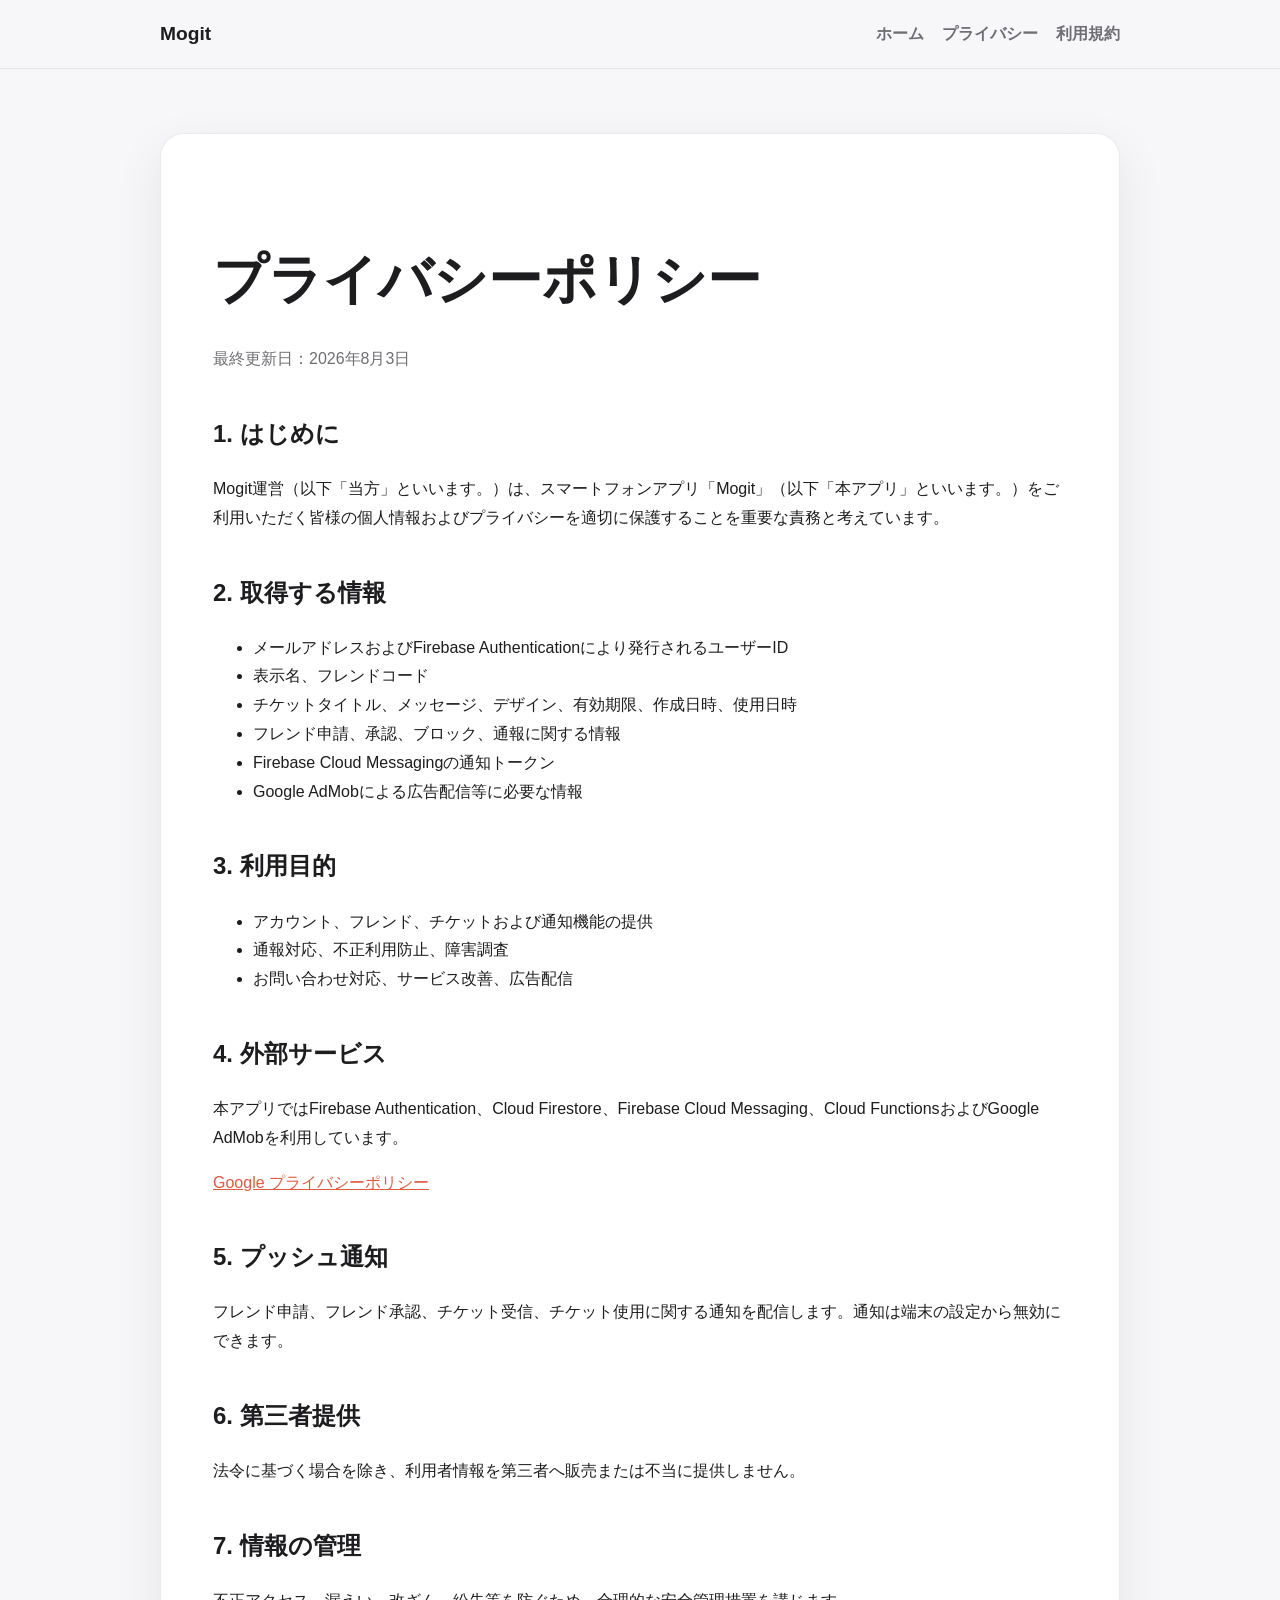
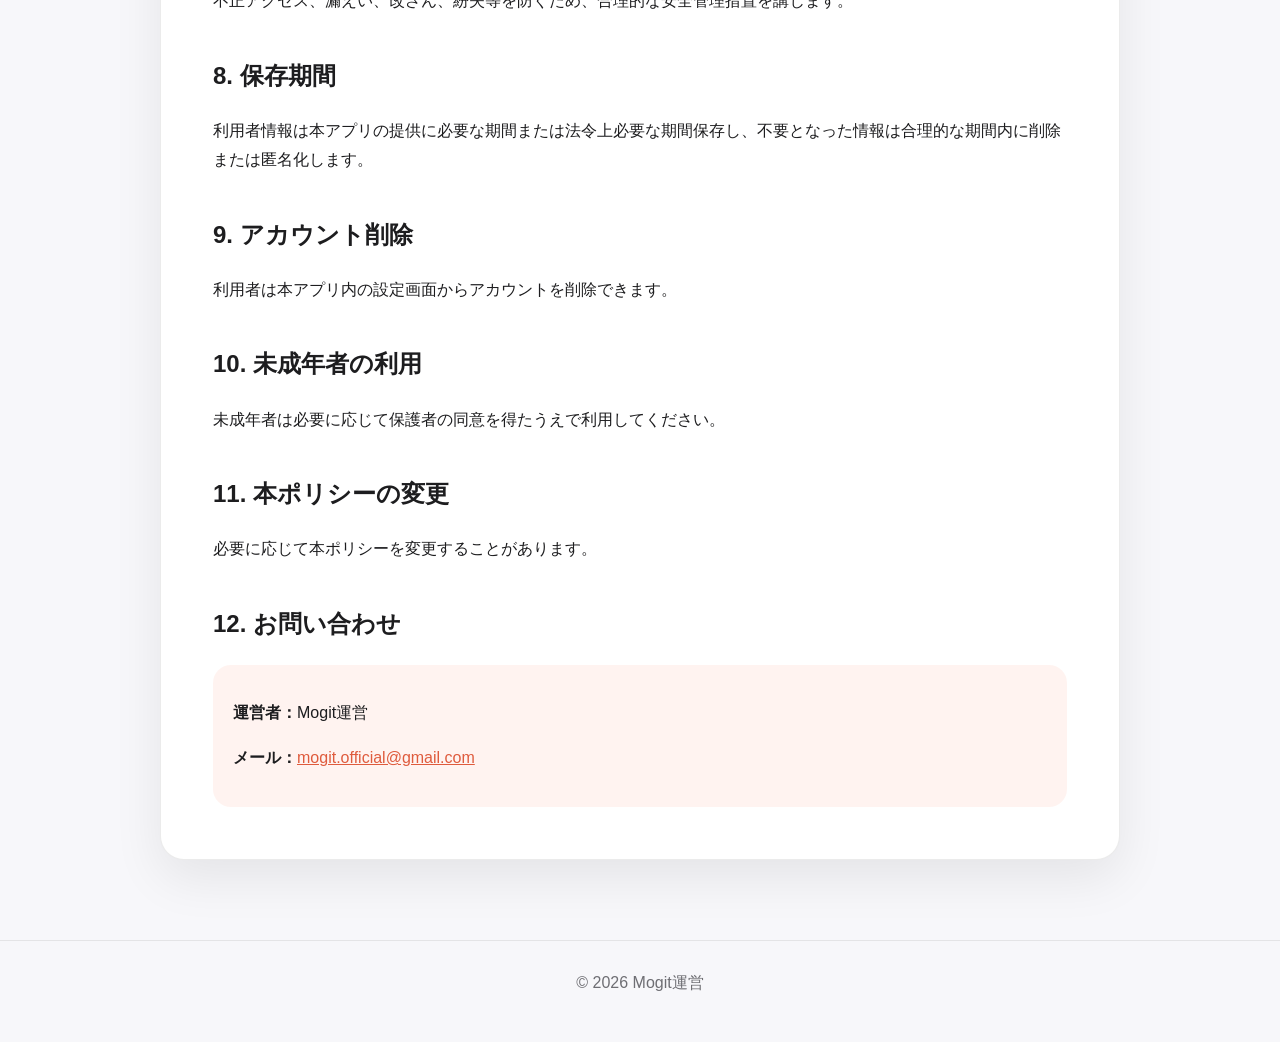
==== privacy.html @ 305c6eb9 "Add files via upload" ====
<!doctype html><html lang="ja"><head><meta charset="utf-8"><meta name="viewport" content="width=device-width,initial-scale=1"><title>プライバシーポリシー | Mogit</title><link rel="stylesheet" href="style.css"></head><body><header class="site-header"><div class="header-inner"><a class="brand" href="index.html">Mogit</a><nav><a href="index.html">ホーム</a><a href="privacy.html">プライバシー</a><a href="terms.html">利用規約</a></nav></div></header><main><article class="document"><h1>プライバシーポリシー</h1><p class="updated">最終更新日：2026年8月3日</p><h2>1. はじめに</h2><p>Mogit運営（以下「当方」といいます。）は、スマートフォンアプリ「Mogit」（以下「本アプリ」といいます。）をご利用いただく皆様の個人情報およびプライバシーを適切に保護することを重要な責務と考えています。</p><h2>2. 取得する情報</h2><ul><li>メールアドレスおよびFirebase Authenticationにより発行されるユーザーID</li><li>表示名、フレンドコード</li><li>チケットタイトル、メッセージ、デザイン、有効期限、作成日時、使用日時</li><li>フレンド申請、承認、ブロック、通報に関する情報</li><li>Firebase Cloud Messagingの通知トークン</li><li>Google AdMobによる広告配信等に必要な情報</li></ul><h2>3. 利用目的</h2><ul><li>アカウント、フレンド、チケットおよび通知機能の提供</li><li>通報対応、不正利用防止、障害調査</li><li>お問い合わせ対応、サービス改善、広告配信</li></ul><h2>4. 外部サービス</h2><p>本アプリではFirebase Authentication、Cloud Firestore、Firebase Cloud Messaging、Cloud FunctionsおよびGoogle AdMobを利用しています。</p><p><a href="https://policies.google.com/privacy">Google プライバシーポリシー</a></p><h2>5. プッシュ通知</h2><p>フレンド申請、フレンド承認、チケット受信、チケット使用に関する通知を配信します。通知は端末の設定から無効にできます。</p><h2>6. 第三者提供</h2><p>法令に基づく場合を除き、利用者情報を第三者へ販売または不当に提供しません。</p><h2>7. 情報の管理</h2><p>不正アクセス、漏えい、改ざん、紛失等を防ぐため、合理的な安全管理措置を講じます。</p><h2>8. 保存期間</h2><p>利用者情報は本アプリの提供に必要な期間または法令上必要な期間保存し、不要となった情報は合理的な期間内に削除または匿名化します。</p><h2>9. アカウント削除</h2><p>利用者は本アプリ内の設定画面からアカウントを削除できます。</p><h2>10. 未成年者の利用</h2><p>未成年者は必要に応じて保護者の同意を得たうえで利用してください。</p><h2>11. 本ポリシーの変更</h2><p>必要に応じて本ポリシーを変更することがあります。</p><h2>12. お問い合わせ</h2><div class="notice"><p><strong>運営者：</strong>Mogit運営</p><p><strong>メール：</strong><a href="mailto:mogit.official@gmail.com">mogit.official@gmail.com</a></p></div></article></main><footer class="site-footer"><div class="footer-inner">© 2026 Mogit運営</div></footer></body></html>
---- style.css ----
body{margin:0;font-family:-apple-system,BlinkMacSystemFont,"Helvetica Neue","Hiragino Kaku Gothic ProN","Yu Gothic",sans-serif;color:#1d1d1f;background:#f7f7fa;line-height:1.8}a{color:#df5b3d}.site-header{position:sticky;top:0;background:rgba(247,247,250,.9);border-bottom:1px solid rgba(0,0,0,.08)}.header-inner,main,.footer-inner{width:min(960px,calc(100% - 32px));margin:auto}.header-inner{min-height:68px;display:flex;align-items:center;justify-content:space-between}.brand{font-weight:800;color:#1d1d1f;text-decoration:none;font-size:1.2rem}nav{display:flex;gap:18px}nav a{text-decoration:none;color:#6e6e73;font-weight:600}main{padding:64px 0 80px}.hero,.card,.document{background:white;border:1px solid rgba(0,0,0,.08);box-shadow:0 18px 50px rgba(0,0,0,.08)}.hero{padding:64px 28px;text-align:center;border-radius:30px}.app-mark{display:inline-grid;place-items:center;width:82px;height:82px;border-radius:24px;background:linear-gradient(145deg,#ff9f72,#ff6688);font-size:2.1rem}.hero h1{font-size:clamp(2.4rem,8vw,4.6rem);margin:18px 0 0}.hero p{max-width:610px;margin:18px auto 0;color:#6e6e73}.card-grid{display:grid;grid-template-columns:repeat(3,1fr);gap:18px;margin-top:26px}.card{padding:26px;border-radius:24px}.card h2{margin-top:0}.card p{color:#6e6e73}.button-link{display:inline-block;padding:10px 16px;border-radius:999px;background:#ff7a59;color:white;text-decoration:none;font-weight:700}.document{padding:clamp(24px,5vw,52px);border-radius:24px}.document h1{font-size:clamp(2rem,6vw,3.4rem);margin-bottom:8px}.updated{color:#6e6e73}.document h2{margin-top:38px}.notice{padding:18px 20px;background:rgba(255,122,89,.09);border-radius:18px}.site-footer{border-top:1px solid rgba(0,0,0,.08)}.footer-inner{text-align:center;color:#6e6e73;padding:28px 0 44px}@media(max-width:760px){.header-inner{align-items:flex-start;flex-direction:column;padding:12px 0}.card-grid{grid-template-columns:1fr}main{padding-top:32px}.hero{padding:50px 22px}}
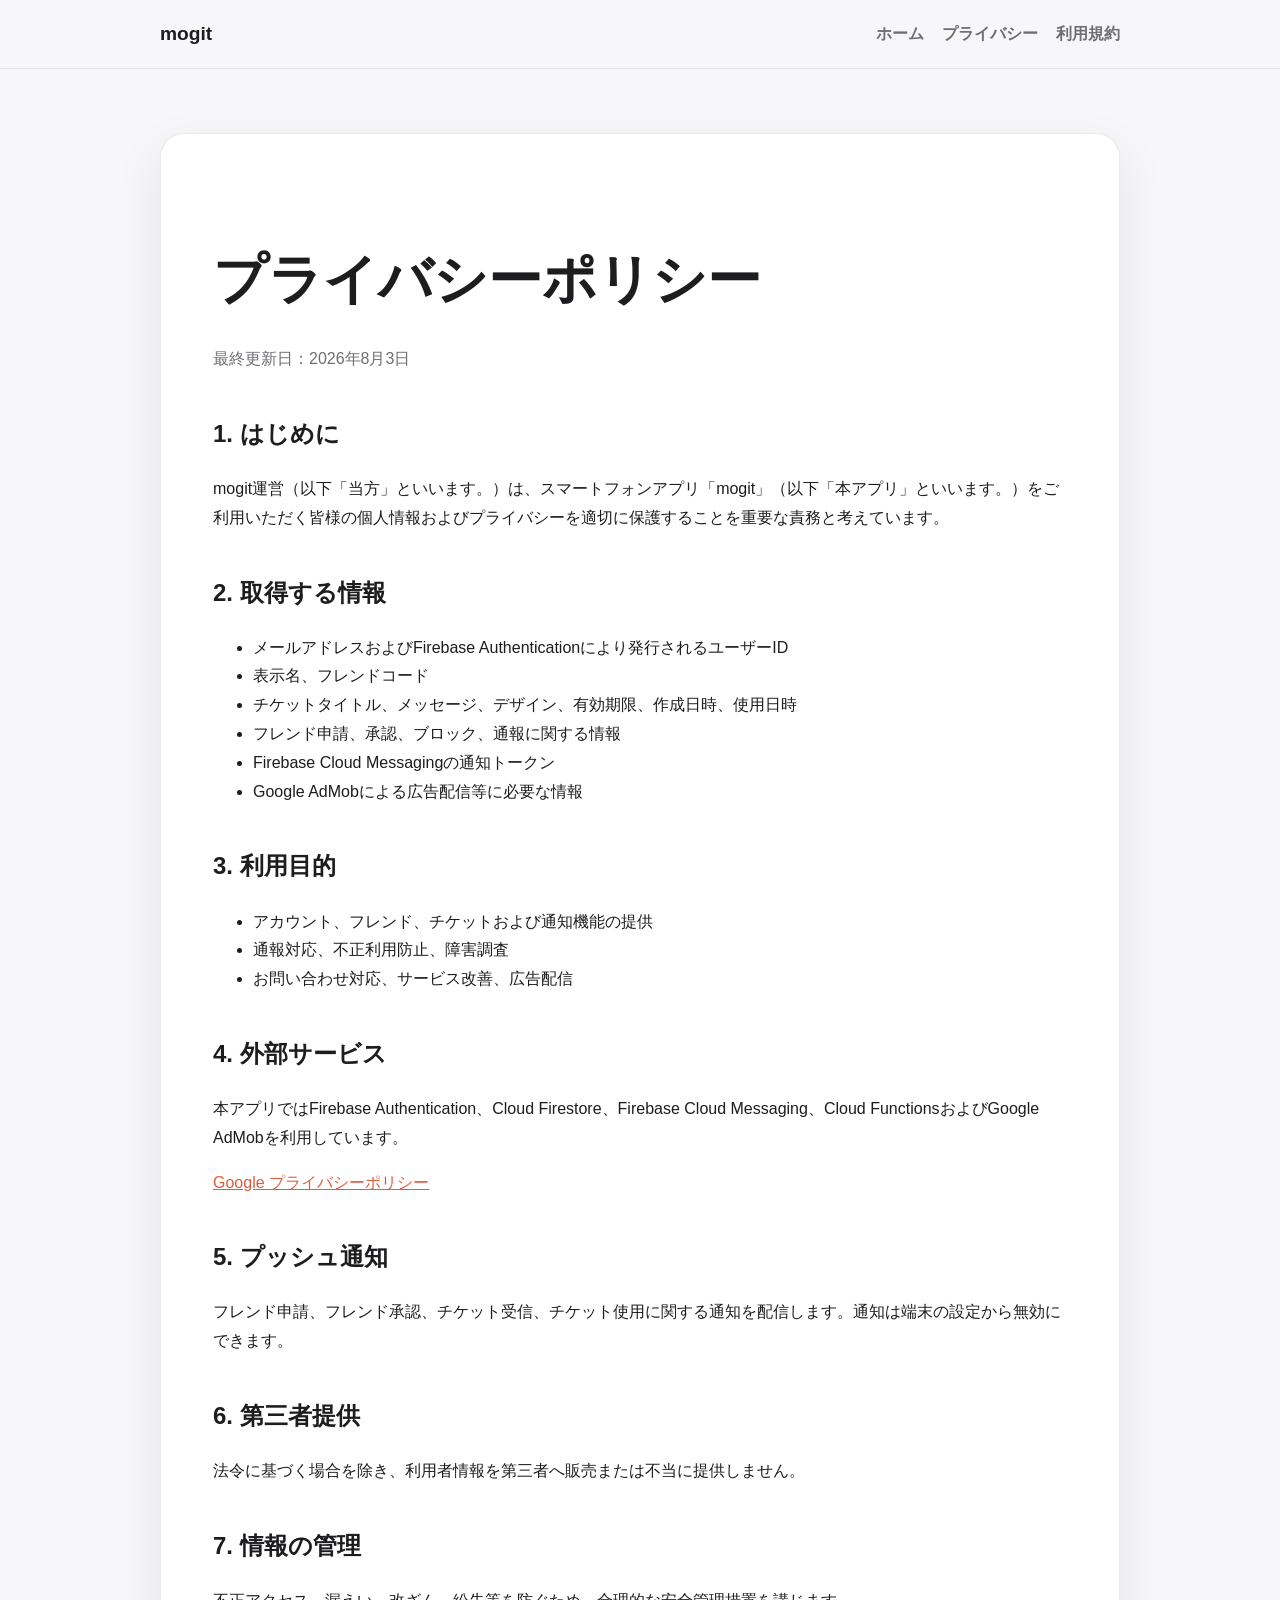
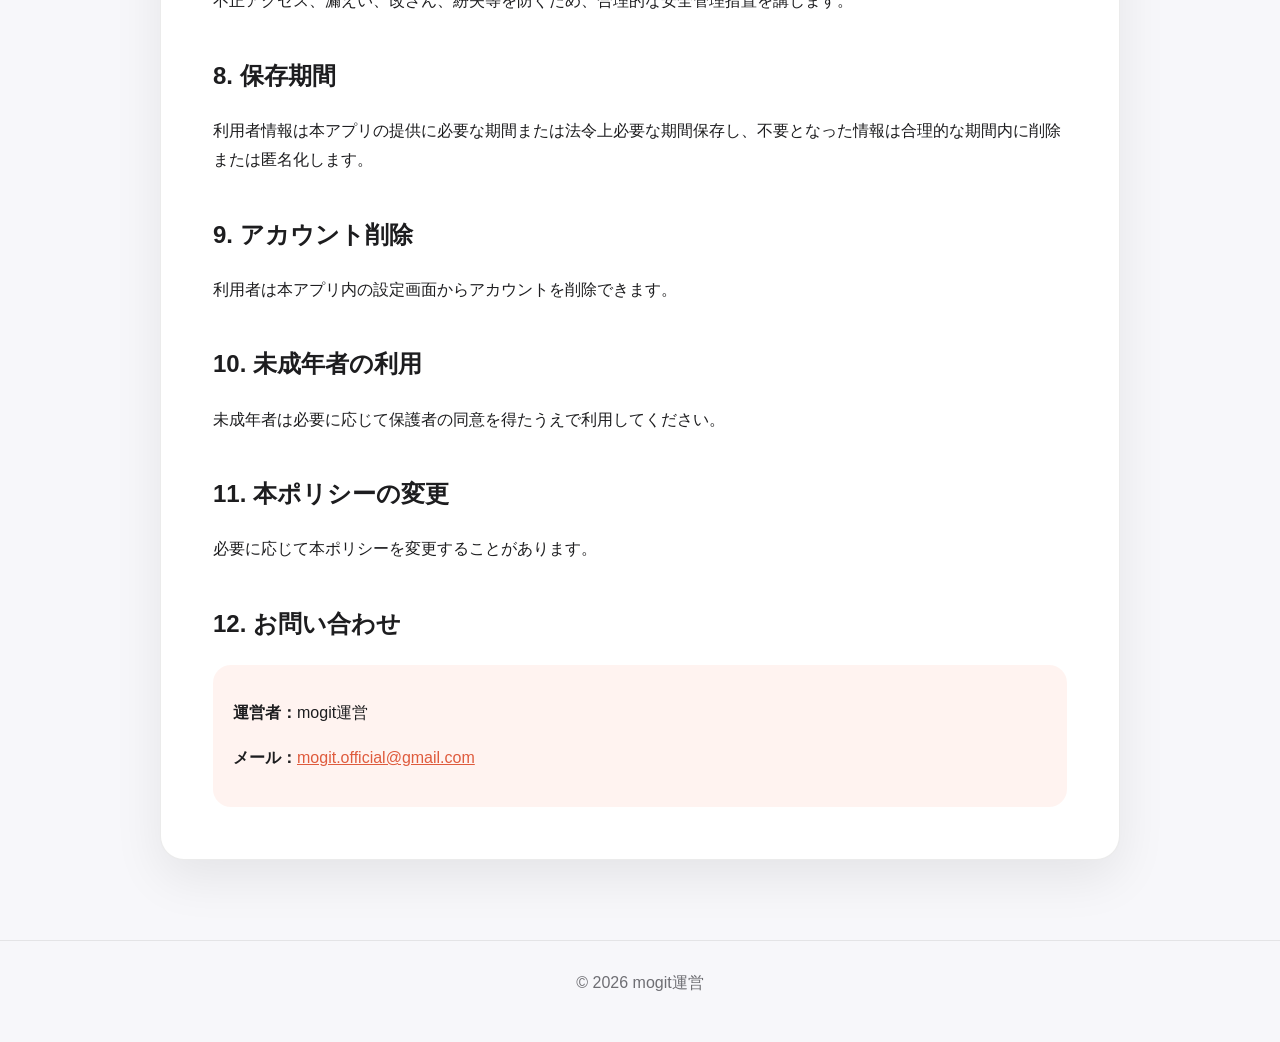
==== commit 8ac08840: "Add Mogit official support pages" ====
--- a/privacy.html
+++ b/privacy.html
@@ -1 +1 @@
-<!doctype html><html lang="ja"><head><meta charset="utf-8"><meta name="viewport" content="width=device-width,initial-scale=1"><title>プライバシーポリシー | Mogit</title><link rel="stylesheet" href="style.css"></head><body><header class="site-header"><div class="header-inner"><a class="brand" href="index.html">Mogit</a><nav><a href="index.html">ホーム</a><a href="privacy.html">プライバシー</a><a href="terms.html">利用規約</a></nav></div></header><main><article class="document"><h1>プライバシーポリシー</h1><p class="updated">最終更新日：2026年8月3日</p><h2>1. はじめに</h2><p>Mogit運営（以下「当方」といいます。）は、スマートフォンアプリ「Mogit」（以下「本アプリ」といいます。）をご利用いただく皆様の個人情報およびプライバシーを適切に保護することを重要な責務と考えています。</p><h2>2. 取得する情報</h2><ul><li>メールアドレスおよびFirebase Authenticationにより発行されるユーザーID</li><li>表示名、フレンドコード</li><li>チケットタイトル、メッセージ、デザイン、有効期限、作成日時、使用日時</li><li>フレンド申請、承認、ブロック、通報に関する情報</li><li>Firebase Cloud Messagingの通知トークン</li><li>Google AdMobによる広告配信等に必要な情報</li></ul><h2>3. 利用目的</h2><ul><li>アカウント、フレンド、チケットおよび通知機能の提供</li><li>通報対応、不正利用防止、障害調査</li><li>お問い合わせ対応、サービス改善、広告配信</li></ul><h2>4. 外部サービス</h2><p>本アプリではFirebase Authentication、Cloud Firestore、Firebase Cloud Messaging、Cloud FunctionsおよびGoogle AdMobを利用しています。</p><p><a href="https://policies.google.com/privacy">Google プライバシーポリシー</a></p><h2>5. プッシュ通知</h2><p>フレンド申請、フレンド承認、チケット受信、チケット使用に関する通知を配信します。通知は端末の設定から無効にできます。</p><h2>6. 第三者提供</h2><p>法令に基づく場合を除き、利用者情報を第三者へ販売または不当に提供しません。</p><h2>7. 情報の管理</h2><p>不正アクセス、漏えい、改ざん、紛失等を防ぐため、合理的な安全管理措置を講じます。</p><h2>8. 保存期間</h2><p>利用者情報は本アプリの提供に必要な期間または法令上必要な期間保存し、不要となった情報は合理的な期間内に削除または匿名化します。</p><h2>9. アカウント削除</h2><p>利用者は本アプリ内の設定画面からアカウントを削除できます。</p><h2>10. 未成年者の利用</h2><p>未成年者は必要に応じて保護者の同意を得たうえで利用してください。</p><h2>11. 本ポリシーの変更</h2><p>必要に応じて本ポリシーを変更することがあります。</p><h2>12. お問い合わせ</h2><div class="notice"><p><strong>運営者：</strong>Mogit運営</p><p><strong>メール：</strong><a href="mailto:mogit.official@gmail.com">mogit.official@gmail.com</a></p></div></article></main><footer class="site-footer"><div class="footer-inner">© 2026 Mogit運営</div></footer></body></html>+<!doctype html><html lang="ja"><head><meta charset="utf-8"><meta name="viewport" content="width=device-width,initial-scale=1"><title>プライバシーポリシー | mogit</title><link rel="stylesheet" href="style.css"></head><body><header class="site-header"><div class="header-inner"><a class="brand" href="index.html">mogit</a><nav><a href="index.html">ホーム</a><a href="privacy.html">プライバシー</a><a href="terms.html">利用規約</a></nav></div></header><main><article class="document"><h1>プライバシーポリシー</h1><p class="updated">最終更新日：2026年8月3日</p><h2>1. はじめに</h2><p>mogit運営（以下「当方」といいます。）は、スマートフォンアプリ「mogit」（以下「本アプリ」といいます。）をご利用いただく皆様の個人情報およびプライバシーを適切に保護することを重要な責務と考えています。</p><h2>2. 取得する情報</h2><ul><li>メールアドレスおよびFirebase Authenticationにより発行されるユーザーID</li><li>表示名、フレンドコード</li><li>チケットタイトル、メッセージ、デザイン、有効期限、作成日時、使用日時</li><li>フレンド申請、承認、ブロック、通報に関する情報</li><li>Firebase Cloud Messagingの通知トークン</li><li>Google AdMobによる広告配信等に必要な情報</li></ul><h2>3. 利用目的</h2><ul><li>アカウント、フレンド、チケットおよび通知機能の提供</li><li>通報対応、不正利用防止、障害調査</li><li>お問い合わせ対応、サービス改善、広告配信</li></ul><h2>4. 外部サービス</h2><p>本アプリではFirebase Authentication、Cloud Firestore、Firebase Cloud Messaging、Cloud FunctionsおよびGoogle AdMobを利用しています。</p><p><a href="https://policies.google.com/privacy">Google プライバシーポリシー</a></p><h2>5. プッシュ通知</h2><p>フレンド申請、フレンド承認、チケット受信、チケット使用に関する通知を配信します。通知は端末の設定から無効にできます。</p><h2>6. 第三者提供</h2><p>法令に基づく場合を除き、利用者情報を第三者へ販売または不当に提供しません。</p><h2>7. 情報の管理</h2><p>不正アクセス、漏えい、改ざん、紛失等を防ぐため、合理的な安全管理措置を講じます。</p><h2>8. 保存期間</h2><p>利用者情報は本アプリの提供に必要な期間または法令上必要な期間保存し、不要となった情報は合理的な期間内に削除または匿名化します。</p><h2>9. アカウント削除</h2><p>利用者は本アプリ内の設定画面からアカウントを削除できます。</p><h2>10. 未成年者の利用</h2><p>未成年者は必要に応じて保護者の同意を得たうえで利用してください。</p><h2>11. 本ポリシーの変更</h2><p>必要に応じて本ポリシーを変更することがあります。</p><h2>12. お問い合わせ</h2><div class="notice"><p><strong>運営者：</strong>mogit運営</p><p><strong>メール：</strong><a href="mailto:mogit.official@gmail.com">mogit.official@gmail.com</a></p></div></article></main><footer class="site-footer"><div class="footer-inner">© 2026 mogit運営</div></footer></body></html>
--- a/style.css
+++ b/style.css
@@ -1 +1 @@
-body{margin:0;font-family:-apple-system,BlinkMacSystemFont,"Helvetica Neue","Hiragino Kaku Gothic ProN","Yu Gothic",sans-serif;color:#1d1d1f;background:#f7f7fa;line-height:1.8}a{color:#df5b3d}.site-header{position:sticky;top:0;background:rgba(247,247,250,.9);border-bottom:1px solid rgba(0,0,0,.08)}.header-inner,main,.footer-inner{width:min(960px,calc(100% - 32px));margin:auto}.header-inner{min-height:68px;display:flex;align-items:center;justify-content:space-between}.brand{font-weight:800;color:#1d1d1f;text-decoration:none;font-size:1.2rem}nav{display:flex;gap:18px}nav a{text-decoration:none;color:#6e6e73;font-weight:600}main{padding:64px 0 80px}.hero,.card,.document{background:white;border:1px solid rgba(0,0,0,.08);box-shadow:0 18px 50px rgba(0,0,0,.08)}.hero{padding:64px 28px;text-align:center;border-radius:30px}.app-mark{display:inline-grid;place-items:center;width:82px;height:82px;border-radius:24px;background:linear-gradient(145deg,#ff9f72,#ff6688);font-size:2.1rem}.hero h1{font-size:clamp(2.4rem,8vw,4.6rem);margin:18px 0 0}.hero p{max-width:610px;margin:18px auto 0;color:#6e6e73}.card-grid{display:grid;grid-template-columns:repeat(3,1fr);gap:18px;margin-top:26px}.card{padding:26px;border-radius:24px}.card h2{margin-top:0}.card p{color:#6e6e73}.button-link{display:inline-block;padding:10px 16px;border-radius:999px;background:#ff7a59;color:white;text-decoration:none;font-weight:700}.document{padding:clamp(24px,5vw,52px);border-radius:24px}.document h1{font-size:clamp(2rem,6vw,3.4rem);margin-bottom:8px}.updated{color:#6e6e73}.document h2{margin-top:38px}.notice{padding:18px 20px;background:rgba(255,122,89,.09);border-radius:18px}.site-footer{border-top:1px solid rgba(0,0,0,.08)}.footer-inner{text-align:center;color:#6e6e73;padding:28px 0 44px}@media(max-width:760px){.header-inner{align-items:flex-start;flex-direction:column;padding:12px 0}.card-grid{grid-template-columns:1fr}main{padding-top:32px}.hero{padding:50px 22px}}+body{margin:0;font-family:-apple-system,BlinkMacSystemFont,"Helvetica Neue","Hiragino Kaku Gothic ProN","Yu Gothic",sans-serif;color:#1d1d1f;background:#f7f7fa;line-height:1.8}a{color:#df5b3d}.site-header{position:sticky;top:0;background:rgba(247,247,250,.9);border-bottom:1px solid rgba(0,0,0,.08)}.header-inner,main,.footer-inner{width:min(960px,calc(100% - 32px));margin:auto}.header-inner{min-height:68px;display:flex;align-items:center;justify-content:space-between}.brand{font-weight:800;color:#1d1d1f;text-decoration:none;font-size:1.2rem}nav{display:flex;gap:18px}nav a{text-decoration:none;color:#6e6e73;font-weight:600}main{padding:64px 0 80px}.hero,.card,.document{background:white;border:1px solid rgba(0,0,0,.08);box-shadow:0 18px 50px rgba(0,0,0,.08)}.hero{padding:64px 28px;text-align:center;border-radius:30px}.app-mark{display:inline-grid;place-items:center;width:96px;height:96px;border-radius:24px;overflow:hidden;background:#fff;box-shadow:0 14px 32px rgba(0,0,0,.14)}.app-mark img{width:100%;height:100%;object-fit:cover;display:block}.hero h1{font-size:clamp(2.4rem,8vw,4.6rem);margin:18px 0 0}.hero p{max-width:610px;margin:18px auto 0;color:#6e6e73}.card-grid{display:grid;grid-template-columns:repeat(3,1fr);gap:18px;margin-top:26px}.card{padding:26px;border-radius:24px}.card h2{margin-top:0}.card p{color:#6e6e73}.button-link{display:inline-block;padding:10px 16px;border-radius:999px;background:#ff7a59;color:white;text-decoration:none;font-weight:700}.document{padding:clamp(24px,5vw,52px);border-radius:24px}.document h1{font-size:clamp(2rem,6vw,3.4rem);margin-bottom:8px}.updated{color:#6e6e73}.document h2{margin-top:38px}.notice{padding:18px 20px;background:rgba(255,122,89,.09);border-radius:18px}.site-footer{border-top:1px solid rgba(0,0,0,.08)}.footer-inner{text-align:center;color:#6e6e73;padding:28px 0 44px}@media(max-width:760px){.header-inner{align-items:flex-start;flex-direction:column;padding:12px 0}.card-grid{grid-template-columns:1fr}main{padding-top:32px}.hero{padding:50px 22px}}
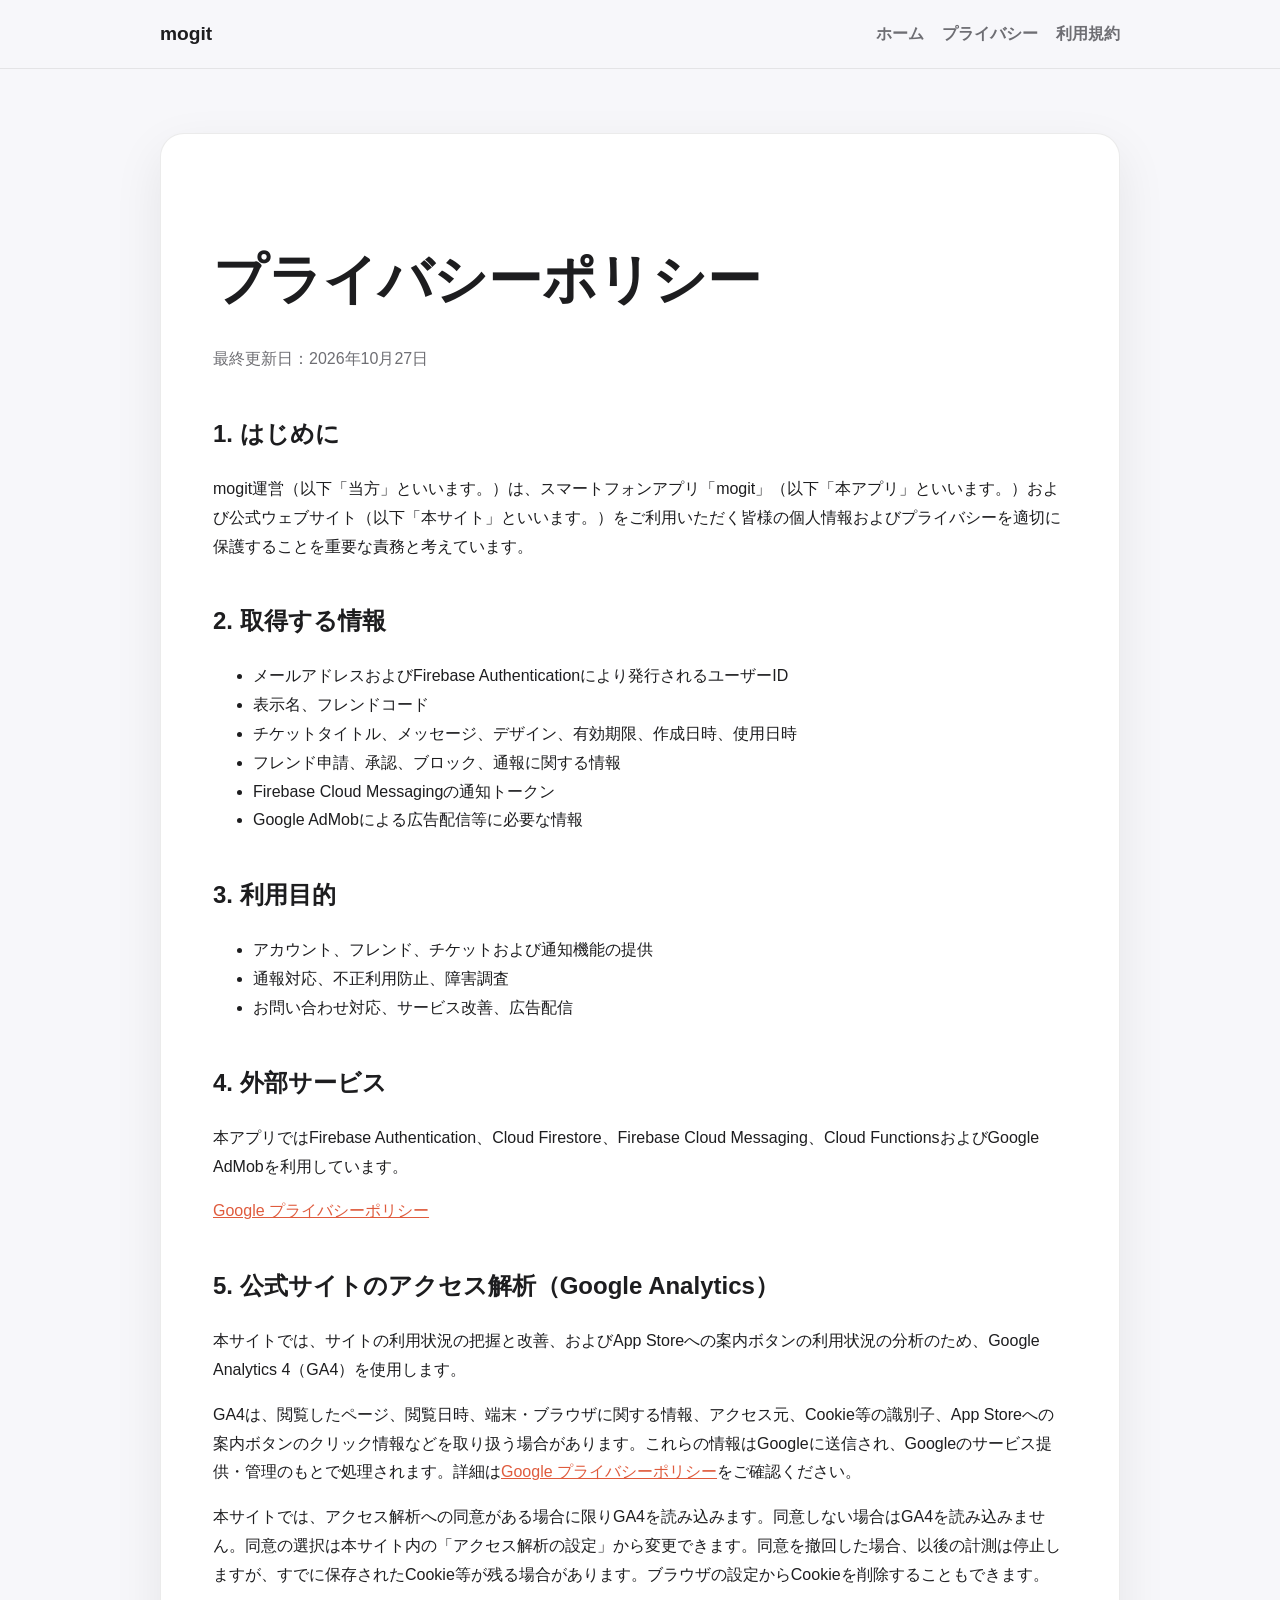
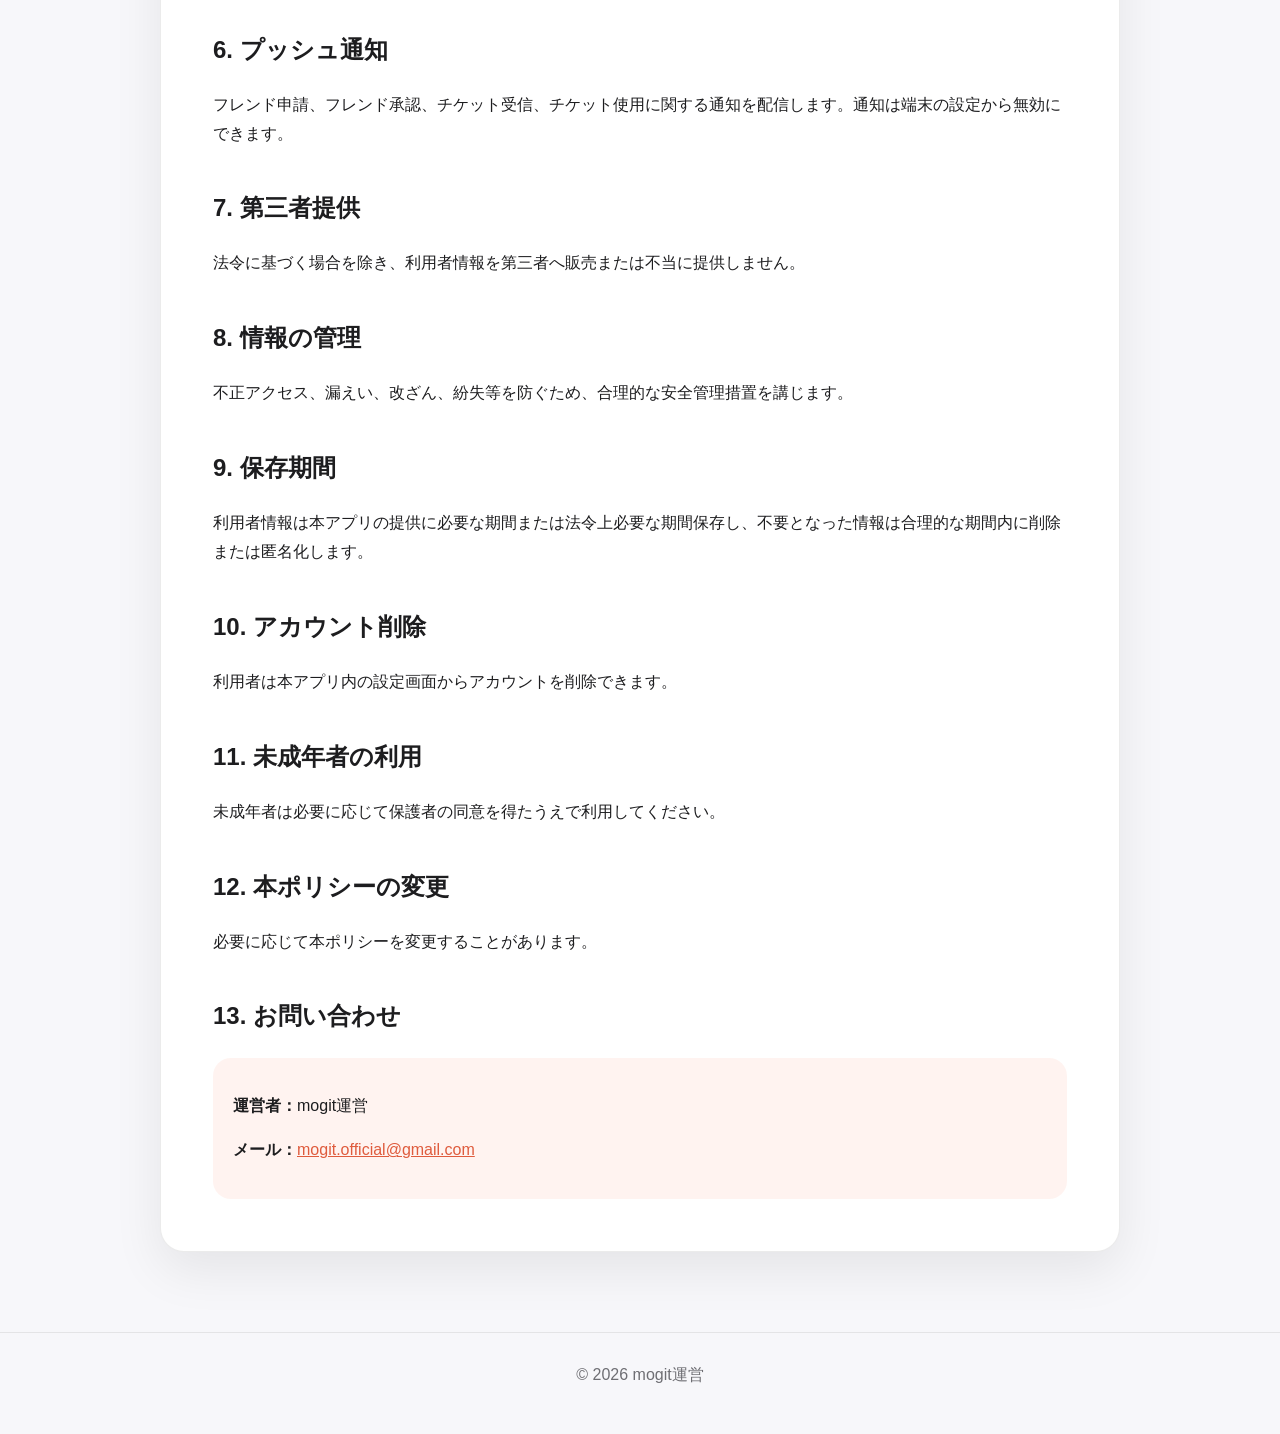
==== commit 024d29da: "Update privacy policy for GA4 and official website" ====
--- a/privacy.html
+++ b/privacy.html
@@ -1 +1,3 @@
-<!doctype html><html lang="ja"><head><meta charset="utf-8"><meta name="viewport" content="width=device-width,initial-scale=1"><title>プライバシーポリシー | mogit</title><link rel="stylesheet" href="style.css"></head><body><header class="site-header"><div class="header-inner"><a class="brand" href="index.html">mogit</a><nav><a href="index.html">ホーム</a><a href="privacy.html">プライバシー</a><a href="terms.html">利用規約</a></nav></div></header><main><article class="document"><h1>プライバシーポリシー</h1><p class="updated">最終更新日：2026年8月3日</p><h2>1. はじめに</h2><p>mogit運営（以下「当方」といいます。）は、スマートフォンアプリ「mogit」（以下「本アプリ」といいます。）をご利用いただく皆様の個人情報およびプライバシーを適切に保護することを重要な責務と考えています。</p><h2>2. 取得する情報</h2><ul><li>メールアドレスおよびFirebase Authenticationにより発行されるユーザーID</li><li>表示名、フレンドコード</li><li>チケットタイトル、メッセージ、デザイン、有効期限、作成日時、使用日時</li><li>フレンド申請、承認、ブロック、通報に関する情報</li><li>Firebase Cloud Messagingの通知トークン</li><li>Google AdMobによる広告配信等に必要な情報</li></ul><h2>3. 利用目的</h2><ul><li>アカウント、フレンド、チケットおよび通知機能の提供</li><li>通報対応、不正利用防止、障害調査</li><li>お問い合わせ対応、サービス改善、広告配信</li></ul><h2>4. 外部サービス</h2><p>本アプリではFirebase Authentication、Cloud Firestore、Firebase Cloud Messaging、Cloud FunctionsおよびGoogle AdMobを利用しています。</p><p><a href="https://policies.google.com/privacy">Google プライバシーポリシー</a></p><h2>5. プッシュ通知</h2><p>フレンド申請、フレンド承認、チケット受信、チケット使用に関する通知を配信します。通知は端末の設定から無効にできます。</p><h2>6. 第三者提供</h2><p>法令に基づく場合を除き、利用者情報を第三者へ販売または不当に提供しません。</p><h2>7. 情報の管理</h2><p>不正アクセス、漏えい、改ざん、紛失等を防ぐため、合理的な安全管理措置を講じます。</p><h2>8. 保存期間</h2><p>利用者情報は本アプリの提供に必要な期間または法令上必要な期間保存し、不要となった情報は合理的な期間内に削除または匿名化します。</p><h2>9. アカウント削除</h2><p>利用者は本アプリ内の設定画面からアカウントを削除できます。</p><h2>10. 未成年者の利用</h2><p>未成年者は必要に応じて保護者の同意を得たうえで利用してください。</p><h2>11. 本ポリシーの変更</h2><p>必要に応じて本ポリシーを変更することがあります。</p><h2>12. お問い合わせ</h2><div class="notice"><p><strong>運営者：</strong>mogit運営</p><p><strong>メール：</strong><a href="mailto:mogit.official@gmail.com">mogit.official@gmail.com</a></p></div></article></main><footer class="site-footer"><div class="footer-inner">© 2026 mogit運営</div></footer></body></html>+<!DOCTYPE html>
+
+<html lang="ja"><head><meta charset="utf-8"/><meta content="width=device-width,initial-scale=1" name="viewport"/><title>プライバシーポリシー | mogit</title><link href="style.css" rel="stylesheet"/></head><body><header class="site-header"><div class="header-inner"><a class="brand" href="index.html">mogit</a><nav><a href="index.html">ホーム</a><a href="privacy.html">プライバシー</a><a href="terms.html">利用規約</a></nav></div></header><main><article class="document"><h1>プライバシーポリシー</h1><p class="updated">最終更新日：2026年10月27日</p><h2>1. はじめに</h2><p>mogit運営（以下「当方」といいます。）は、スマートフォンアプリ「mogit」（以下「本アプリ」といいます。）および公式ウェブサイト（以下「本サイト」といいます。）をご利用いただく皆様の個人情報およびプライバシーを適切に保護することを重要な責務と考えています。</p><h2>2. 取得する情報</h2><ul><li>メールアドレスおよびFirebase Authenticationにより発行されるユーザーID</li><li>表示名、フレンドコード</li><li>チケットタイトル、メッセージ、デザイン、有効期限、作成日時、使用日時</li><li>フレンド申請、承認、ブロック、通報に関する情報</li><li>Firebase Cloud Messagingの通知トークン</li><li>Google AdMobによる広告配信等に必要な情報</li></ul><h2>3. 利用目的</h2><ul><li>アカウント、フレンド、チケットおよび通知機能の提供</li><li>通報対応、不正利用防止、障害調査</li><li>お問い合わせ対応、サービス改善、広告配信</li></ul><h2>4. 外部サービス</h2><p>本アプリではFirebase Authentication、Cloud Firestore、Firebase Cloud Messaging、Cloud FunctionsおよびGoogle AdMobを利用しています。</p><p><a href="https://policies.google.com/privacy">Google プライバシーポリシー</a></p><h2>5. 公式サイトのアクセス解析（Google Analytics）</h2><p>本サイトでは、サイトの利用状況の把握と改善、およびApp Storeへの案内ボタンの利用状況の分析のため、Google Analytics 4（GA4）を使用します。</p><p>GA4は、閲覧したページ、閲覧日時、端末・ブラウザに関する情報、アクセス元、Cookie等の識別子、App Storeへの案内ボタンのクリック情報などを取り扱う場合があります。これらの情報はGoogleに送信され、Googleのサービス提供・管理のもとで処理されます。詳細は<a href="https://policies.google.com/privacy">Google プライバシーポリシー</a>をご確認ください。</p><p>本サイトでは、アクセス解析への同意がある場合に限りGA4を読み込みます。同意しない場合はGA4を読み込みません。同意の選択は本サイト内の「アクセス解析の設定」から変更できます。同意を撤回した場合、以後の計測は停止しますが、すでに保存されたCookie等が残る場合があります。ブラウザの設定からCookieを削除することもできます。</p><h2>6. プッシュ通知</h2><p>フレンド申請、フレンド承認、チケット受信、チケット使用に関する通知を配信します。通知は端末の設定から無効にできます。</p><h2>7. 第三者提供</h2><p>法令に基づく場合を除き、利用者情報を第三者へ販売または不当に提供しません。</p><h2>8. 情報の管理</h2><p>不正アクセス、漏えい、改ざん、紛失等を防ぐため、合理的な安全管理措置を講じます。</p><h2>9. 保存期間</h2><p>利用者情報は本アプリの提供に必要な期間または法令上必要な期間保存し、不要となった情報は合理的な期間内に削除または匿名化します。</p><h2>10. アカウント削除</h2><p>利用者は本アプリ内の設定画面からアカウントを削除できます。</p><h2>11. 未成年者の利用</h2><p>未成年者は必要に応じて保護者の同意を得たうえで利用してください。</p><h2>12. 本ポリシーの変更</h2><p>必要に応じて本ポリシーを変更することがあります。</p><h2>13. お問い合わせ</h2><div class="notice"><p><strong>運営者：</strong>mogit運営</p><p><strong>メール：</strong><a href="mailto:mogit.official@gmail.com">mogit.official@gmail.com</a></p></div></article></main><footer class="site-footer"><div class="footer-inner">© 2026 mogit運営</div></footer></body></html>
